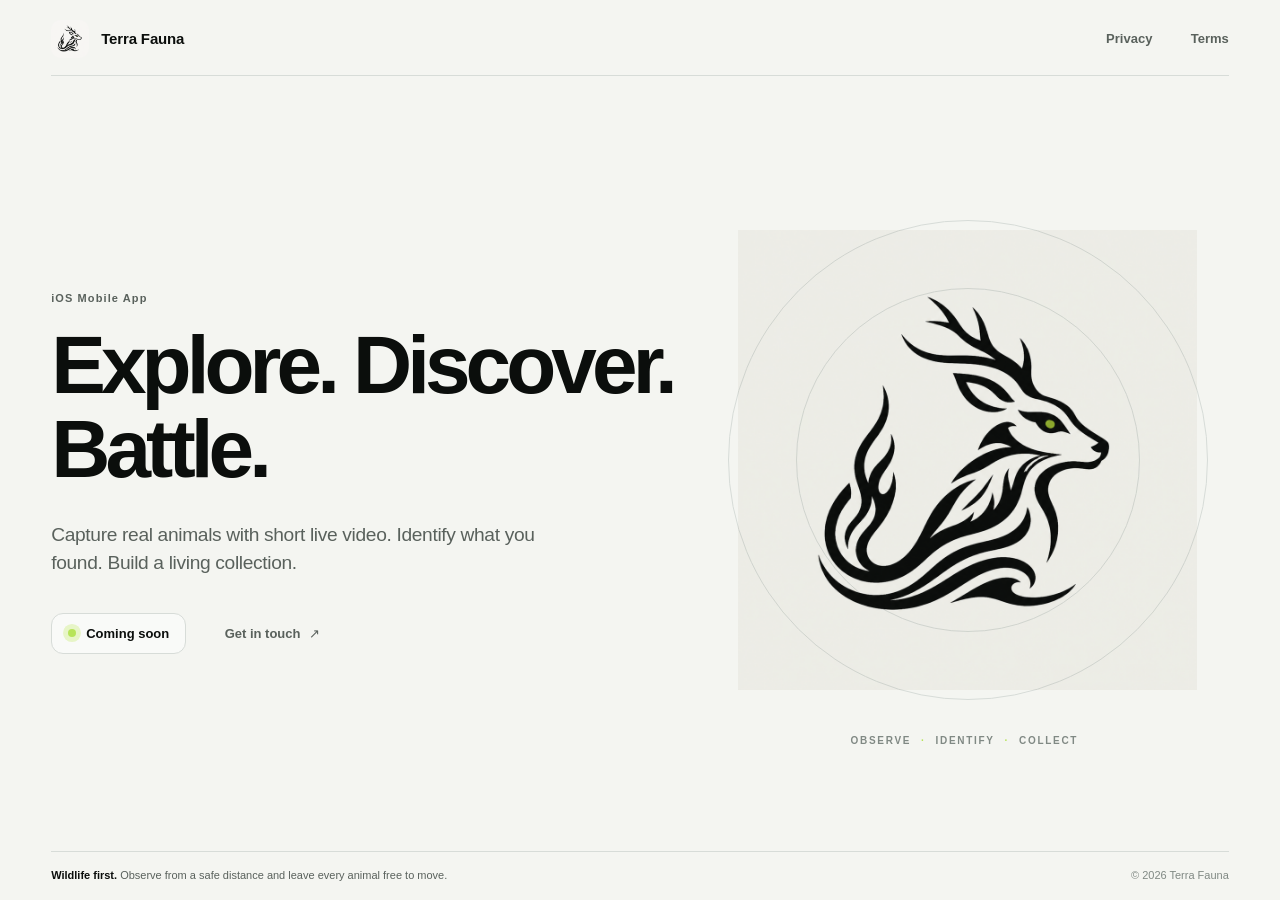
==== index.html @ 446eeb29 "asdf" ====
<!doctype html>
<html lang="en">
<head>
  <meta charset="utf-8">
  <meta name="viewport" content="width=device-width, initial-scale=1, viewport-fit=cover">
  <meta name="theme-color" content="#f4f5f1">
  <meta name="description" content="Terra Fauna is a wildlife discovery game for iPhone. Observe real animals, identify what you find, and build a living collection.">
  <meta property="og:title" content="Terra Fauna — Explore. Discover. Battle.">
  <meta property="og:description" content="A wildlife discovery game for iPhone. Coming soon.">
  <meta property="og:type" content="website">
  <meta property="og:url" content="https://terrafauna.app/">
  <meta property="og:image" content="https://terrafauna.app/assets/flowing-stag.png">
  <title>Terra Fauna — Explore. Discover. Battle.</title>
  <link rel="icon" type="image/png" href="assets/flowing-stag.png">
  <link rel="apple-touch-icon" href="assets/flowing-stag.png">
  <link rel="stylesheet" href="styles.css">
</head>
<body class="landing">
  <a class="skip-link" href="#main-content">Skip to content</a>

  <div class="landing-shell">
    <header class="landing-header">
      <a class="brand" href="./" aria-label="Terra Fauna home">
        <img src="assets/flowing-stag.png" alt="" width="44" height="44">
        <span>Terra Fauna</span>
      </a>

      <nav class="quiet-nav" aria-label="Legal">
        <a href="privacy/">Privacy</a>
        <a href="terms/">Terms</a>
      </nav>
    </header>

    <main class="hero" id="main-content">
      <section class="hero-copy" aria-labelledby="hero-title">
        <p class="eyebrow">iOS Mobile App</p>
        <h1 id="hero-title">
          <span class="hero-line">Explore. Discover.</span>
          <span class="hero-line">Battle.</span>
        </h1>
        <p class="hero-summary">Capture real animals with short live video. Identify what you found. Build a living collection.</p>

        <div class="hero-actions">
          <p class="coming-soon"><span aria-hidden="true"></span>Coming soon</p>
          <a class="text-link" href="mailto:support@terrafauna.app">Get in touch <span aria-hidden="true">↗</span></a>
        </div>
      </section>

      <figure class="hero-mark">
        <div class="mark-stage">
          <span class="orbit" aria-hidden="true"></span>
          <img src="assets/flowing-stag.png" alt="The Terra Fauna Flowing Stag mark" width="1024" height="1024">
        </div>
        <figcaption>Observe <span>·</span> Identify <span>·</span> Collect</figcaption>
      </figure>
    </main>

    <footer class="landing-footer">
      <p><span>Wildlife first.</span> Observe from a safe distance and leave every animal free to move.</p>
      <p class="copyright">© 2026 Terra Fauna</p>
    </footer>
  </div>
</body>
</html>
---- styles.css ----
:root {
  color-scheme: light;
  --canvas: #f4f5f1;
  --surface: #ffffff;
  --ink: #0b0e0c;
  --ink-secondary: #59615c;
  --ink-tertiary: #808984;
  --rule: #d7dcd8;
  --lichen: #b7e45a;
  --lichen-soft: #e7f5c7;
  --max-width: 1440px;
  --page-pad: clamp(20px, 4vw, 64px);
  --ease: cubic-bezier(.2, .75, .25, 1);
}

* {
  box-sizing: border-box;
}

html {
  background: var(--canvas);
  color: var(--ink);
  font-family: -apple-system, BlinkMacSystemFont, "SF Pro Text", "Helvetica Neue", Arial, sans-serif;
  -webkit-font-smoothing: antialiased;
  text-rendering: optimizeLegibility;
}

body {
  margin: 0;
  background: var(--canvas);
  color: var(--ink);
}

a {
  color: inherit;
}

img {
  display: block;
  max-width: 100%;
}

::selection {
  background: var(--lichen);
  color: var(--ink);
}

.skip-link {
  position: fixed;
  z-index: 100;
  top: 12px;
  left: 12px;
  padding: 10px 14px;
  border-radius: 10px;
  background: var(--ink);
  color: var(--canvas);
  font-size: 14px;
  text-decoration: none;
  transform: translateY(-180%);
  transition: transform 180ms ease;
}

.skip-link:focus {
  transform: translateY(0);
}

:focus-visible {
  outline: 3px solid var(--lichen);
  outline-offset: 4px;
}

/* Landing */

.landing {
  height: 100svh;
  min-height: 100svh;
  overflow: hidden;
}

.landing-shell {
  width: min(100%, var(--max-width));
  height: 100svh;
  min-height: 100svh;
  margin: 0 auto;
  padding: max(18px, env(safe-area-inset-top)) max(var(--page-pad), env(safe-area-inset-right)) max(16px, env(safe-area-inset-bottom)) max(var(--page-pad), env(safe-area-inset-left));
  display: grid;
  grid-template-rows: auto minmax(0, 1fr) auto;
}

.landing-header,
.legal-header {
  display: flex;
  align-items: center;
  justify-content: space-between;
}

.landing-header {
  min-height: 58px;
  padding-bottom: 16px;
  border-bottom: 1px solid var(--rule);
}

.brand {
  display: inline-flex;
  align-items: center;
  gap: 12px;
  color: var(--ink);
  font-size: 15px;
  font-weight: 650;
  letter-spacing: -.01em;
  text-decoration: none;
}

.brand img {
  width: 38px;
  height: 38px;
  object-fit: cover;
  border-radius: 9px;
}

.quiet-nav {
  display: flex;
  align-items: center;
  gap: clamp(20px, 3vw, 42px);
}

.quiet-nav a,
.text-link {
  color: var(--ink-secondary);
  font-size: 13px;
  font-weight: 560;
  text-decoration: none;
  transition: color 180ms ease;
}

.quiet-nav a:hover,
.text-link:hover {
  color: var(--ink);
}

.hero {
  min-height: 0;
  display: grid;
  grid-template-columns: minmax(0, 1.05fr) minmax(340px, .95fr);
  align-items: center;
  gap: clamp(24px, 5vw, 96px);
  padding: clamp(28px, 6vh, 76px) 0 clamp(22px, 4vh, 52px);
}

.hero-copy {
  align-self: center;
  max-width: 760px;
}

.eyebrow,
.legal-kicker {
  margin: 0 0 clamp(16px, 2.5vh, 28px);
  color: var(--ink-secondary);
  font-size: 11px;
  font-weight: 700;
  letter-spacing: .14em;
  line-height: 1.3;
  text-transform: uppercase;
}

.hero-copy .eyebrow {
  letter-spacing: .1em;
  text-transform: none;
}

.hero h1 {
  margin: 0;
  font-family: -apple-system, BlinkMacSystemFont, "SF Pro Display", "Helvetica Neue", Arial, sans-serif;
  font-size: clamp(54px, 6.4vw, 96px);
  font-weight: 560;
  letter-spacing: -.06em;
  line-height: .9;
}

.hero h1 .hero-line {
  display: block;
  white-space: nowrap;
}

.hero h1 .hero-line + .hero-line {
  margin-top: .12em;
}

.hero-summary {
  max-width: 520px;
  margin: clamp(24px, 4vh, 44px) 0 0;
  color: var(--ink-secondary);
  font-size: clamp(17px, 1.5vw, 22px);
  letter-spacing: -.018em;
  line-height: 1.45;
}

.hero-actions {
  display: flex;
  align-items: center;
  gap: clamp(24px, 3vw, 44px);
  margin-top: clamp(28px, 4vh, 48px);
}

.coming-soon {
  display: inline-flex;
  align-items: center;
  gap: 10px;
  margin: 0;
  padding: 12px 16px;
  border: 1px solid var(--rule);
  border-radius: 12px;
  background: rgba(255, 255, 255, .5);
  font-size: 13px;
  font-weight: 650;
}

.coming-soon span {
  width: 8px;
  height: 8px;
  border-radius: 50%;
  background: var(--lichen);
  box-shadow: 0 0 0 5px var(--lichen-soft);
}

.text-link span {
  display: inline-block;
  margin-left: 5px;
  transition: transform 180ms var(--ease);
}

.text-link:hover span {
  transform: translate(2px, -2px);
}

.hero-mark {
  width: min(100%, 610px);
  min-height: 0;
  margin: 0;
  justify-self: end;
}

.mark-stage {
  position: relative;
  width: min(100%, 58vh);
  max-height: 62vh;
  aspect-ratio: 1;
  margin-left: auto;
  display: grid;
  place-items: center;
}

.mark-stage::before,
.orbit {
  content: "";
  position: absolute;
  border: 1px solid var(--rule);
  border-radius: 50%;
  pointer-events: none;
}

.mark-stage::before {
  inset: 4%;
}

.orbit {
  inset: 17%;
}

.mark-stage img {
  position: relative;
  z-index: 1;
  width: 88%;
  height: 88%;
  object-fit: contain;
  mix-blend-mode: multiply;
}

.hero-mark figcaption {
  margin-top: 14px;
  color: var(--ink-tertiary);
  font-size: 10px;
  font-weight: 700;
  letter-spacing: .17em;
  text-align: center;
  text-transform: uppercase;
}

.hero-mark figcaption span {
  padding: 0 .55em;
  color: var(--lichen);
}

.landing-footer {
  display: flex;
  align-items: flex-end;
  justify-content: space-between;
  gap: 24px;
  padding-top: 16px;
  border-top: 1px solid var(--rule);
  color: var(--ink-secondary);
  font-size: 11px;
  line-height: 1.45;
}

.landing-footer p {
  margin: 0;
}

.landing-footer span {
  color: var(--ink);
  font-weight: 650;
}

.copyright {
  flex: none;
  color: var(--ink-tertiary);
}

/* Legal documents */

.legal-page {
  min-height: 100vh;
}

.legal-header {
  position: sticky;
  z-index: 20;
  top: 0;
  min-height: 76px;
  padding: 12px var(--page-pad);
  border-bottom: 1px solid var(--rule);
  background: rgba(244, 245, 241, .94);
  backdrop-filter: blur(18px);
  -webkit-backdrop-filter: blur(18px);
}

.legal-header .brand img {
  width: 36px;
  height: 36px;
}

.back-home {
  color: var(--ink-secondary);
  font-size: 13px;
  font-weight: 600;
  text-decoration: none;
}

.back-home:hover {
  color: var(--ink);
}

.legal-layout {
  width: min(100%, 1240px);
  margin: 0 auto;
  padding: clamp(56px, 9vw, 112px) var(--page-pad) 96px;
  display: grid;
  grid-template-columns: minmax(180px, 240px) minmax(0, 760px);
  gap: clamp(48px, 8vw, 112px);
  justify-content: center;
  align-items: start;
}

.legal-aside {
  position: sticky;
  top: 112px;
}

.legal-aside p {
  margin: 0 0 18px;
  color: var(--ink-tertiary);
  font-size: 11px;
  font-weight: 700;
  letter-spacing: .12em;
  text-transform: uppercase;
}

.legal-aside nav {
  display: grid;
  gap: 12px;
}

.legal-aside a {
  color: var(--ink-secondary);
  font-size: 13px;
  line-height: 1.35;
  text-decoration: none;
}

.legal-aside a:hover {
  color: var(--ink);
}

.legal-document {
  min-width: 0;
}

.legal-document > header {
  padding-bottom: clamp(40px, 6vw, 72px);
  border-bottom: 1px solid var(--rule);
}

.legal-document h1 {
  max-width: 680px;
  margin: 0;
  font-family: -apple-system, BlinkMacSystemFont, "SF Pro Display", "Helvetica Neue", Arial, sans-serif;
  font-size: clamp(48px, 7vw, 82px);
  font-weight: 560;
  letter-spacing: -.055em;
  line-height: .94;
}

.legal-intro {
  max-width: 660px;
  margin: 28px 0 0;
  color: var(--ink-secondary);
  font-size: 18px;
  line-height: 1.6;
}

.effective-date {
  margin: 22px 0 0;
  color: var(--ink-tertiary);
  font-size: 12px;
  font-variant-numeric: tabular-nums;
}

.legal-section {
  padding: clamp(38px, 5vw, 60px) 0;
  border-bottom: 1px solid var(--rule);
  scroll-margin-top: 108px;
}

.legal-section h2 {
  margin: 0 0 22px;
  font-family: -apple-system, BlinkMacSystemFont, "SF Pro Display", "Helvetica Neue", Arial, sans-serif;
  font-size: clamp(25px, 3vw, 34px);
  font-weight: 620;
  letter-spacing: -.032em;
  line-height: 1.08;
}

.legal-section h3 {
  margin: 32px 0 12px;
  font-size: 17px;
  font-weight: 650;
  letter-spacing: -.014em;
}

.legal-section p,
.legal-section li,
.data-list dd,
.data-list dt {
  font-size: 15px;
  line-height: 1.72;
}

.legal-section p {
  margin: 0 0 18px;
  color: var(--ink-secondary);
}

.legal-section p:last-child {
  margin-bottom: 0;
}

.legal-section ul,
.legal-section ol {
  margin: 18px 0;
  padding-left: 22px;
  color: var(--ink-secondary);
}

.legal-section li + li {
  margin-top: 10px;
}

.legal-section strong,
.data-list dt {
  color: var(--ink);
  font-weight: 650;
}

.legal-section a {
  text-decoration-color: var(--lichen);
  text-decoration-thickness: 2px;
  text-underline-offset: 3px;
}

.legal-section a:hover {
  text-decoration-color: var(--ink);
}

.summary-block {
  margin-top: 28px;
  padding: 24px 0 24px 22px;
  border-left: 3px solid var(--lichen);
}

.summary-block p {
  color: var(--ink);
  font-size: 16px;
}

.data-list {
  margin: 26px 0 0;
}

.data-list > div {
  display: grid;
  grid-template-columns: minmax(140px, .65fr) minmax(0, 1.35fr);
  gap: 24px;
  padding: 20px 0;
  border-top: 1px solid var(--rule);
}

.data-list dt,
.data-list dd {
  margin: 0;
}

.data-list dd {
  color: var(--ink-secondary);
}

.legal-footer {
  padding: 34px var(--page-pad) 42px;
  border-top: 1px solid var(--rule);
  display: flex;
  justify-content: space-between;
  gap: 24px;
  color: var(--ink-tertiary);
  font-size: 12px;
}

.legal-footer p {
  margin: 0;
}

.legal-footer a {
  color: var(--ink-secondary);
}

@media (max-width: 820px) {
  .hero {
    grid-template-columns: minmax(0, 1.1fr) minmax(240px, .9fr);
  }

  .hero h1 {
    font-size: clamp(46px, 6.2vw, 60px);
  }

  .legal-layout {
    grid-template-columns: minmax(0, 760px);
  }

  .legal-aside {
    position: static;
    padding-bottom: 28px;
    border-bottom: 1px solid var(--rule);
  }

  .legal-aside nav {
    display: flex;
    flex-wrap: wrap;
    gap: 12px 22px;
  }
}

@media (max-width: 640px) {
  .landing-shell {
    padding-left: max(20px, env(safe-area-inset-left));
    padding-right: max(20px, env(safe-area-inset-right));
  }

  .landing-header {
    min-height: 50px;
    padding-bottom: 10px;
  }

  .brand {
    gap: 8px;
    font-size: 14px;
  }

  .brand img {
    width: 32px;
    height: 32px;
    border-radius: 8px;
  }

  .quiet-nav {
    gap: 16px;
  }

  .quiet-nav a {
    font-size: 12px;
  }

  .hero {
    grid-template-columns: 1fr;
    grid-template-rows: auto minmax(0, 1fr);
    gap: 8px;
    padding: clamp(22px, 4.6vh, 42px) 0 12px;
  }

  .eyebrow {
    margin-bottom: 12px;
    font-size: 9px;
  }

  .hero h1 {
    font-size: clamp(40px, 11.7vw, 68px);
  }

  .hero-summary {
    max-width: 430px;
    margin-top: 18px;
    font-size: clamp(14px, 4vw, 17px);
    line-height: 1.4;
  }

  .hero-actions {
    margin-top: 20px;
  }

  .coming-soon {
    padding: 10px 12px;
    font-size: 12px;
  }

  .hero-mark {
    width: 100%;
    align-self: center;
    justify-self: center;
  }

  .mark-stage {
    width: min(100%, 34vh);
    max-height: 34vh;
    margin: 0 auto;
  }

  .hero-mark figcaption {
    margin-top: 5px;
    font-size: 8px;
  }

  .landing-footer {
    padding-top: 10px;
    font-size: 9px;
  }

  .landing-footer p:first-child {
    max-width: 300px;
  }

  .legal-header {
    min-height: 64px;
    padding-left: 20px;
    padding-right: 20px;
  }

  .legal-layout {
    padding: 48px 20px 72px;
  }

  .data-list > div {
    grid-template-columns: 1fr;
    gap: 6px;
  }

  .legal-footer {
    padding-left: 20px;
    padding-right: 20px;
    flex-direction: column;
  }
}

@media (max-height: 700px) and (min-width: 641px) {
  .landing-shell {
    padding-top: 12px;
    padding-bottom: 12px;
  }

  .landing-header {
    min-height: 48px;
    padding-bottom: 10px;
  }

  .hero {
    padding: 18px 0 12px;
  }

  .hero h1 {
    font-size: clamp(48px, 8.5vh, 72px);
  }

  .eyebrow {
    margin-bottom: 12px;
  }

  .hero-summary {
    margin-top: 18px;
    font-size: 17px;
  }

  .hero-actions {
    margin-top: 20px;
  }

  .mark-stage {
    width: min(100%, 50vh);
  }

  .landing-footer {
    padding-top: 10px;
  }
}

@media (max-width: 390px), (max-height: 610px) {
  .text-link,
  .hero-mark figcaption,
  .landing-footer p:first-child {
    display: none;
  }

  .hero-actions {
    margin-top: 14px;
  }

  .mark-stage {
    width: min(100%, 29vh);
  }
}

@media print {
  .legal-header,
  .legal-aside,
  .legal-footer,
  .skip-link {
    display: none;
  }

  .legal-layout {
    display: block;
    width: auto;
    padding: 0;
  }

  .legal-section {
    break-inside: avoid;
  }
}
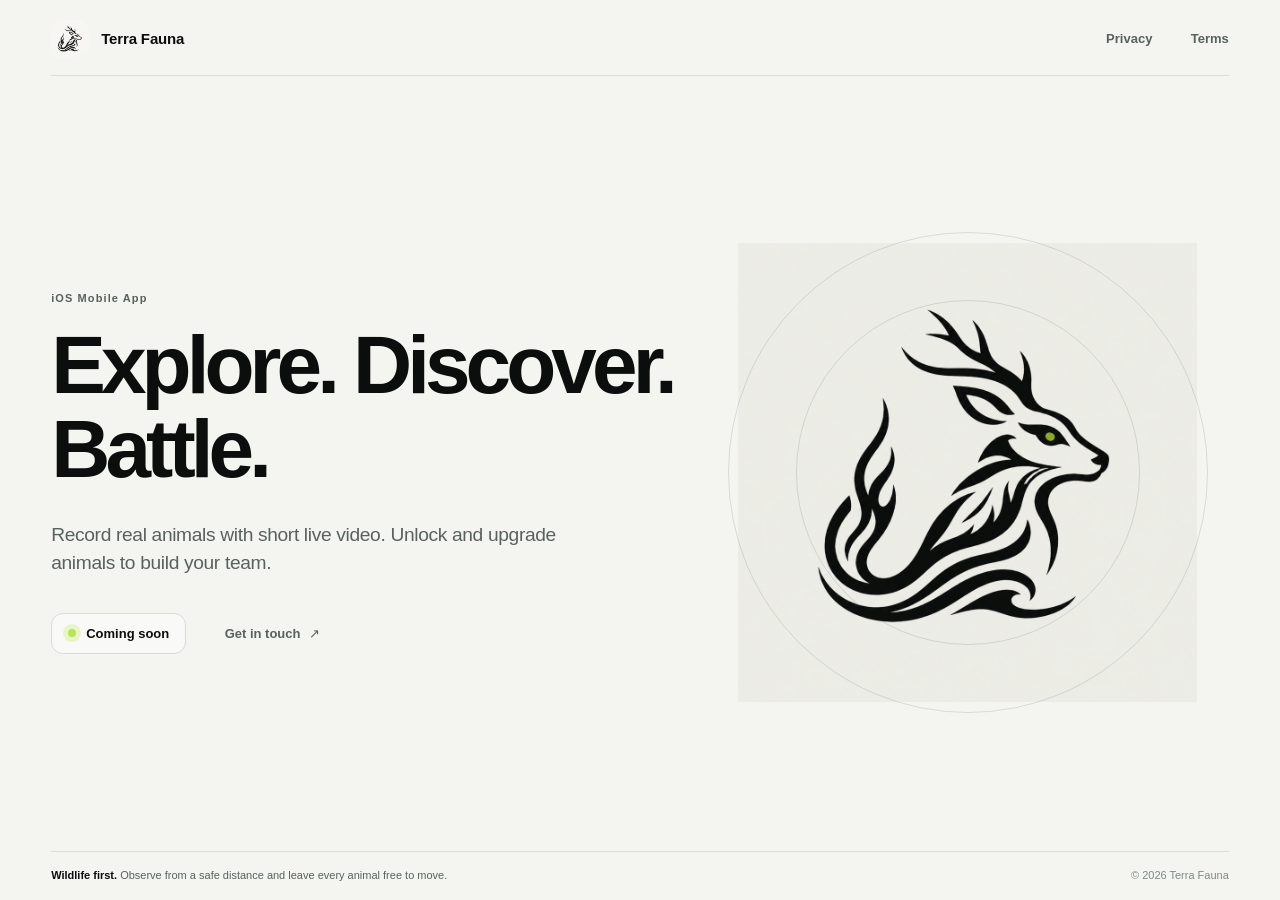
==== commit c3fdd0a7: "Merge site updates and finalize legal policies" ====
--- a/index.html
+++ b/index.html
@@ -10,7 +10,7 @@
   <meta property="og:type" content="website">
   <meta property="og:url" content="https://terrafauna.app/">
   <meta property="og:image" content="https://terrafauna.app/assets/flowing-stag.png">
-  <title>Terra Fauna — Explore. Discover. Battle.</title>
+  <title>Terra Fauna</title>
   <link rel="icon" type="image/png" href="assets/flowing-stag.png">
   <link rel="apple-touch-icon" href="assets/flowing-stag.png">
   <link rel="stylesheet" href="styles.css">
@@ -38,7 +38,7 @@
           <span class="hero-line">Explore. Discover.</span>
           <span class="hero-line">Battle.</span>
         </h1>
-        <p class="hero-summary">Capture real animals with short live video. Identify what you found. Build a living collection.</p>
+        <p class="hero-summary">Record real animals with short live video. Unlock and upgrade animals to build your team.</p>
 
         <div class="hero-actions">
           <p class="coming-soon"><span aria-hidden="true"></span>Coming soon</p>
@@ -51,7 +51,6 @@
           <span class="orbit" aria-hidden="true"></span>
           <img src="assets/flowing-stag.png" alt="The Terra Fauna Flowing Stag mark" width="1024" height="1024">
         </div>
-        <figcaption>Observe <span>·</span> Identify <span>·</span> Collect</figcaption>
       </figure>
     </main>
 
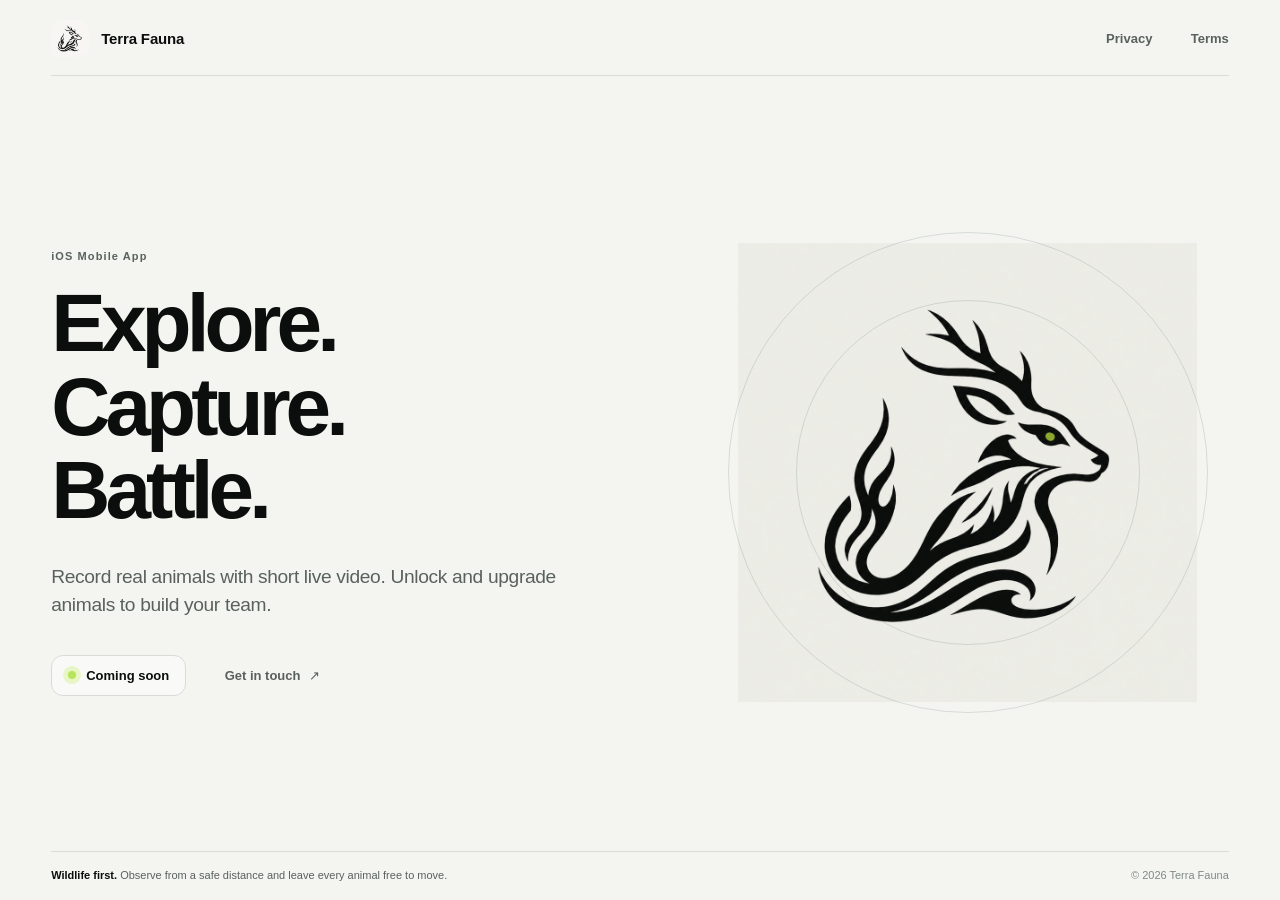
==== commit 980c6bc0: "Update index.html" ====
--- a/index.html
+++ b/index.html
@@ -35,7 +35,8 @@
       <section class="hero-copy" aria-labelledby="hero-title">
         <p class="eyebrow">iOS Mobile App</p>
         <h1 id="hero-title">
-          <span class="hero-line">Explore. Discover.</span>
+          <span class="hero-line">Explore.</span>
+          <span class="hero-line">Capture.</span>
           <span class="hero-line">Battle.</span>
         </h1>
         <p class="hero-summary">Record real animals with short live video. Unlock and upgrade animals to build your team.</p>
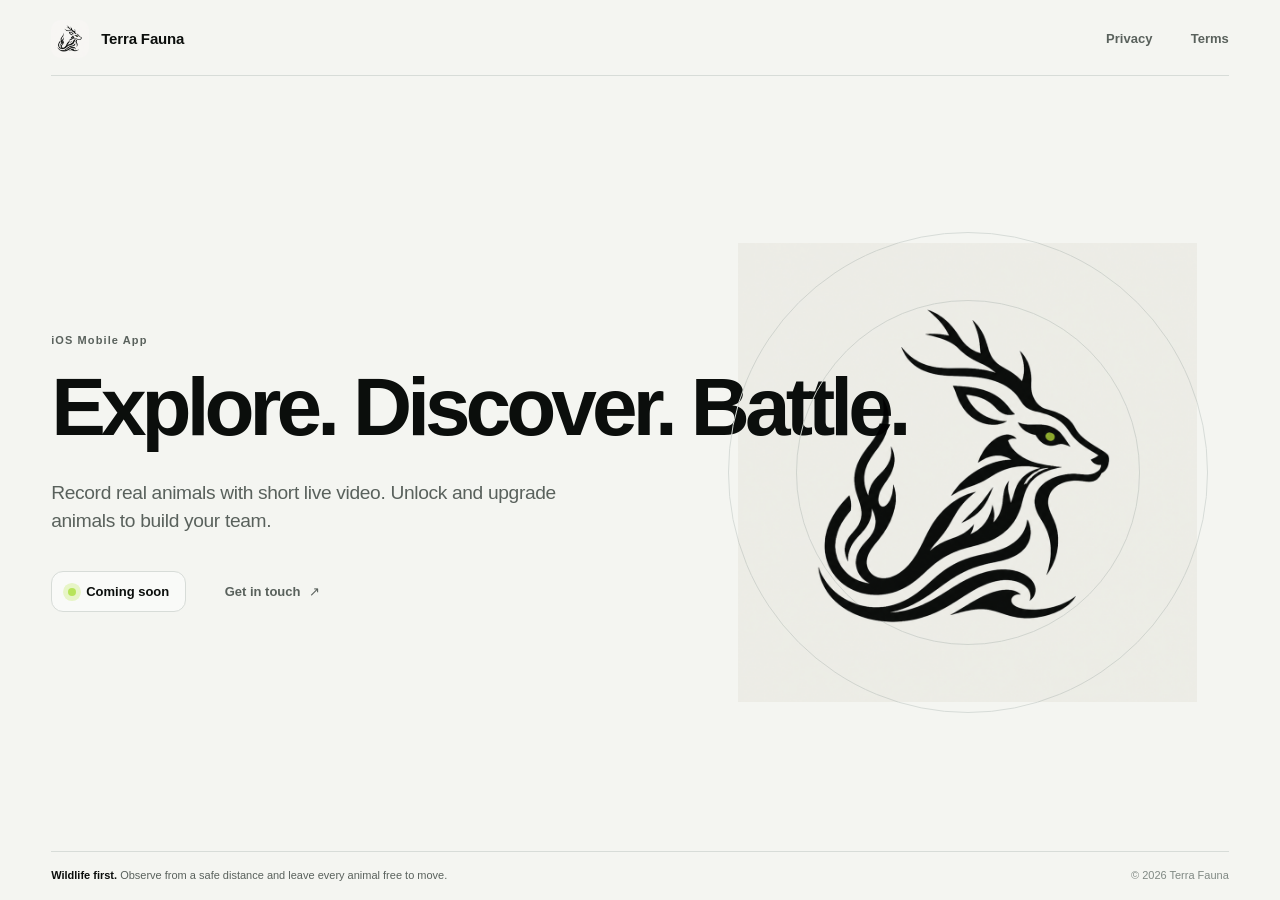
==== commit 6f5f56fc: "Update index.html" ====
--- a/index.html
+++ b/index.html
@@ -35,9 +35,7 @@
       <section class="hero-copy" aria-labelledby="hero-title">
         <p class="eyebrow">iOS Mobile App</p>
         <h1 id="hero-title">
-          <span class="hero-line">Explore.</span>
-          <span class="hero-line">Capture.</span>
-          <span class="hero-line">Battle.</span>
+          <span class="hero-line">Explore.  Discover.  Battle.</span>
         </h1>
         <p class="hero-summary">Record real animals with short live video. Unlock and upgrade animals to build your team.</p>
 
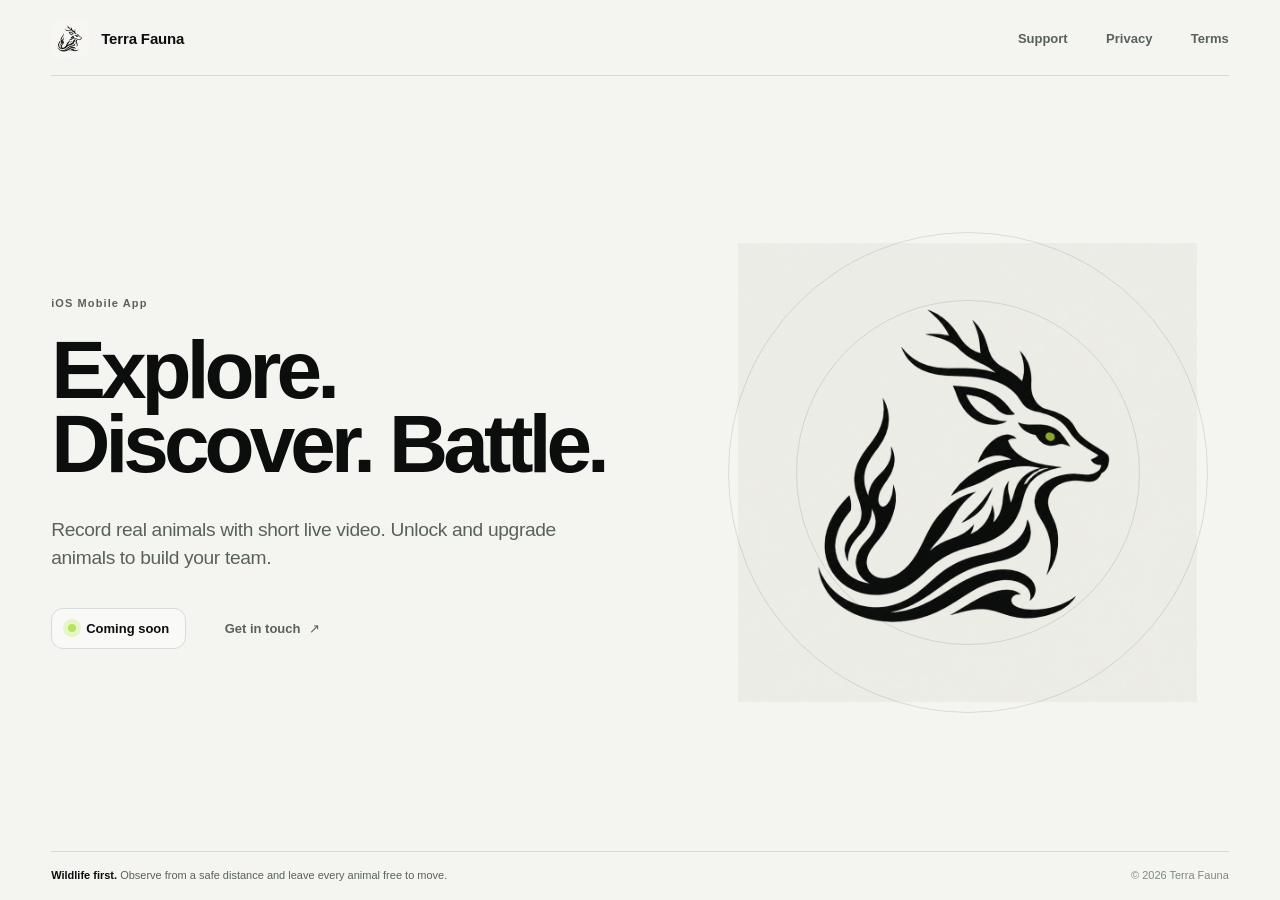
==== commit 2b20df49: "support page" ====
--- a/index.html
+++ b/index.html
@@ -25,7 +25,8 @@
         <span>Terra Fauna</span>
       </a>
 
-      <nav class="quiet-nav" aria-label="Legal">
+      <nav class="quiet-nav" aria-label="Site navigation">
+        <a href="support/">Support</a>
         <a href="privacy/">Privacy</a>
         <a href="terms/">Terms</a>
       </nav>
@@ -41,7 +42,7 @@
 
         <div class="hero-actions">
           <p class="coming-soon"><span aria-hidden="true"></span>Coming soon</p>
-          <a class="text-link" href="mailto:support@terrafauna.app">Get in touch <span aria-hidden="true">↗</span></a>
+          <a class="text-link" href="support/">Get in touch <span aria-hidden="true">↗</span></a>
         </div>
       </section>
 
--- a/styles.css
+++ b/styles.css
@@ -22,6 +22,7 @@
   color: var(--ink);
   font-family: -apple-system, BlinkMacSystemFont, "SF Pro Text", "Helvetica Neue", Arial, sans-serif;
   -webkit-font-smoothing: antialiased;
+  overflow-x: clip;
   text-rendering: optimizeLegibility;
 }
 
@@ -72,14 +73,12 @@
 /* Landing */
 
 .landing {
-  height: 100svh;
   min-height: 100svh;
-  overflow: hidden;
+  overflow-x: clip;
 }
 
 .landing-shell {
   width: min(100%, var(--max-width));
-  height: 100svh;
   min-height: 100svh;
   margin: 0 auto;
   padding: max(18px, env(safe-area-inset-top)) max(var(--page-pad), env(safe-area-inset-right)) max(16px, env(safe-area-inset-bottom)) max(var(--page-pad), env(safe-area-inset-left));
@@ -179,7 +178,7 @@
 
 .hero h1 .hero-line {
   display: block;
-  white-space: nowrap;
+  white-space: normal;
 }
 
 .hero h1 .hero-line + .hero-line {
@@ -317,6 +316,55 @@
   color: var(--ink-tertiary);
 }
 
+/* Support */
+
+.support-page {
+  min-height: 100svh;
+}
+
+.support-shell {
+  width: min(100%, var(--max-width));
+  min-height: 100svh;
+  margin: 0 auto;
+  padding: max(18px, env(safe-area-inset-top)) max(var(--page-pad), env(safe-area-inset-right)) max(16px, env(safe-area-inset-bottom)) max(var(--page-pad), env(safe-area-inset-left));
+  display: grid;
+  grid-template-rows: auto minmax(0, 1fr) auto;
+}
+
+.support-main {
+  display: grid;
+  align-content: center;
+  justify-items: start;
+  padding: clamp(56px, 10vh, 120px) 0;
+}
+
+.support-main h1 {
+  margin: 0;
+  font-family: -apple-system, BlinkMacSystemFont, "SF Pro Display", "Helvetica Neue", Arial, sans-serif;
+  font-size: clamp(56px, 8vw, 104px);
+  font-weight: 560;
+  letter-spacing: -.06em;
+  line-height: .92;
+}
+
+.support-email {
+  display: inline-block;
+  margin-top: clamp(30px, 5vh, 52px);
+  color: var(--ink-secondary);
+  font-size: clamp(18px, 2vw, 24px);
+  font-weight: 560;
+  letter-spacing: -.02em;
+  text-decoration-color: var(--lichen);
+  text-decoration-thickness: 3px;
+  text-underline-offset: 7px;
+  transition: color 180ms ease, text-decoration-color 180ms ease;
+}
+
+.support-email:hover {
+  color: var(--ink);
+  text-decoration-color: var(--ink);
+}
+
 /* Legal documents */
 
 .legal-page {
@@ -552,7 +600,7 @@
   }
 
   .legal-layout {
-    grid-template-columns: minmax(0, 760px);
+    grid-template-columns: minmax(0, 1fr);
   }
 
   .legal-aside {
@@ -563,13 +611,16 @@
 
   .legal-aside nav {
     display: flex;
-    flex-wrap: wrap;
-    gap: 12px 22px;
+    flex-wrap: nowrap;
+    gap: 10px;
+    width: max-content;
   }
 }
 
 @media (max-width: 640px) {
   .landing-shell {
+    height: auto;
+    min-height: 100svh;
     padding-left: max(20px, env(safe-area-inset-left));
     padding-right: max(20px, env(safe-area-inset-right));
   }
@@ -600,9 +651,14 @@
 
   .hero {
     grid-template-columns: 1fr;
-    grid-template-rows: auto minmax(0, 1fr);
-    gap: 8px;
-    padding: clamp(22px, 4.6vh, 42px) 0 12px;
+    grid-template-rows: auto auto;
+    align-content: center;
+    gap: clamp(28px, 5vh, 48px);
+    padding: clamp(28px, 4.5vh, 44px) 0;
+  }
+
+  .hero-copy {
+    min-width: 0;
   }
 
   .eyebrow {
@@ -611,7 +667,8 @@
   }
 
   .hero h1 {
-    font-size: clamp(40px, 11.7vw, 68px);
+    font-size: clamp(36px, 11vw, 48px);
+    line-height: .92;
   }
 
   .hero-summary {
@@ -622,6 +679,8 @@
   }
 
   .hero-actions {
+    flex-wrap: wrap;
+    gap: 18px 26px;
     margin-top: 20px;
   }
 
@@ -637,8 +696,8 @@
   }
 
   .mark-stage {
-    width: min(100%, 34vh);
-    max-height: 34vh;
+    width: min(78vw, 320px);
+    max-height: none;
     margin: 0 auto;
   }
 
@@ -648,8 +707,11 @@
   }
 
   .landing-footer {
-    padding-top: 10px;
-    font-size: 9px;
+    align-items: flex-start;
+    flex-direction: column;
+    gap: 8px;
+    padding-top: 12px;
+    font-size: 10px;
   }
 
   .landing-footer p:first-child {
@@ -663,7 +725,55 @@
   }
 
   .legal-layout {
-    padding: 48px 20px 72px;
+    padding: 36px 20px 64px;
+  }
+
+  .legal-aside {
+    margin-right: -20px;
+    margin-left: -20px;
+    padding: 0 20px 22px;
+    overflow-x: auto;
+    overscroll-behavior-inline: contain;
+    scrollbar-width: none;
+    -webkit-overflow-scrolling: touch;
+  }
+
+  .legal-aside::-webkit-scrollbar {
+    display: none;
+  }
+
+  .legal-aside p {
+    margin-bottom: 10px;
+  }
+
+  .legal-aside a {
+    display: inline-flex;
+    min-height: 36px;
+    align-items: center;
+    padding: 8px 11px;
+    border: 1px solid var(--rule);
+    border-radius: 999px;
+    background: rgba(255, 255, 255, .46);
+    white-space: nowrap;
+  }
+
+  .legal-document h1 {
+    font-size: clamp(40px, 12vw, 54px);
+    overflow-wrap: break-word;
+  }
+
+  .legal-intro {
+    margin-top: 22px;
+    font-size: 17px;
+    line-height: 1.55;
+  }
+
+  .legal-section {
+    padding: 36px 0;
+  }
+
+  .legal-section h2 {
+    font-size: clamp(25px, 7.2vw, 30px);
   }
 
   .data-list > div {
@@ -678,6 +788,27 @@
   }
 }
 
+@media (max-width: 640px) and (max-height: 760px) {
+  .hero {
+    gap: 24px;
+    padding: 24px 0;
+  }
+
+  .mark-stage {
+    width: min(66vw, 250px);
+  }
+}
+
+@media (max-width: 350px) {
+  .hero h1 .hero-line {
+    white-space: normal;
+  }
+
+  .quiet-nav {
+    gap: 12px;
+  }
+}
+
 @media (max-height: 700px) and (min-width: 641px) {
   .landing-shell {
     padding-top: 12px;
@@ -719,19 +850,13 @@
   }
 }
 
-@media (max-width: 390px), (max-height: 610px) {
-  .text-link,
-  .hero-mark figcaption,
-  .landing-footer p:first-child {
+@media (max-width: 390px) {
+  .hero-mark figcaption {
     display: none;
   }
 
   .hero-actions {
-    margin-top: 14px;
-  }
-
-  .mark-stage {
-    width: min(100%, 29vh);
+    margin-top: 18px;
   }
 }
 
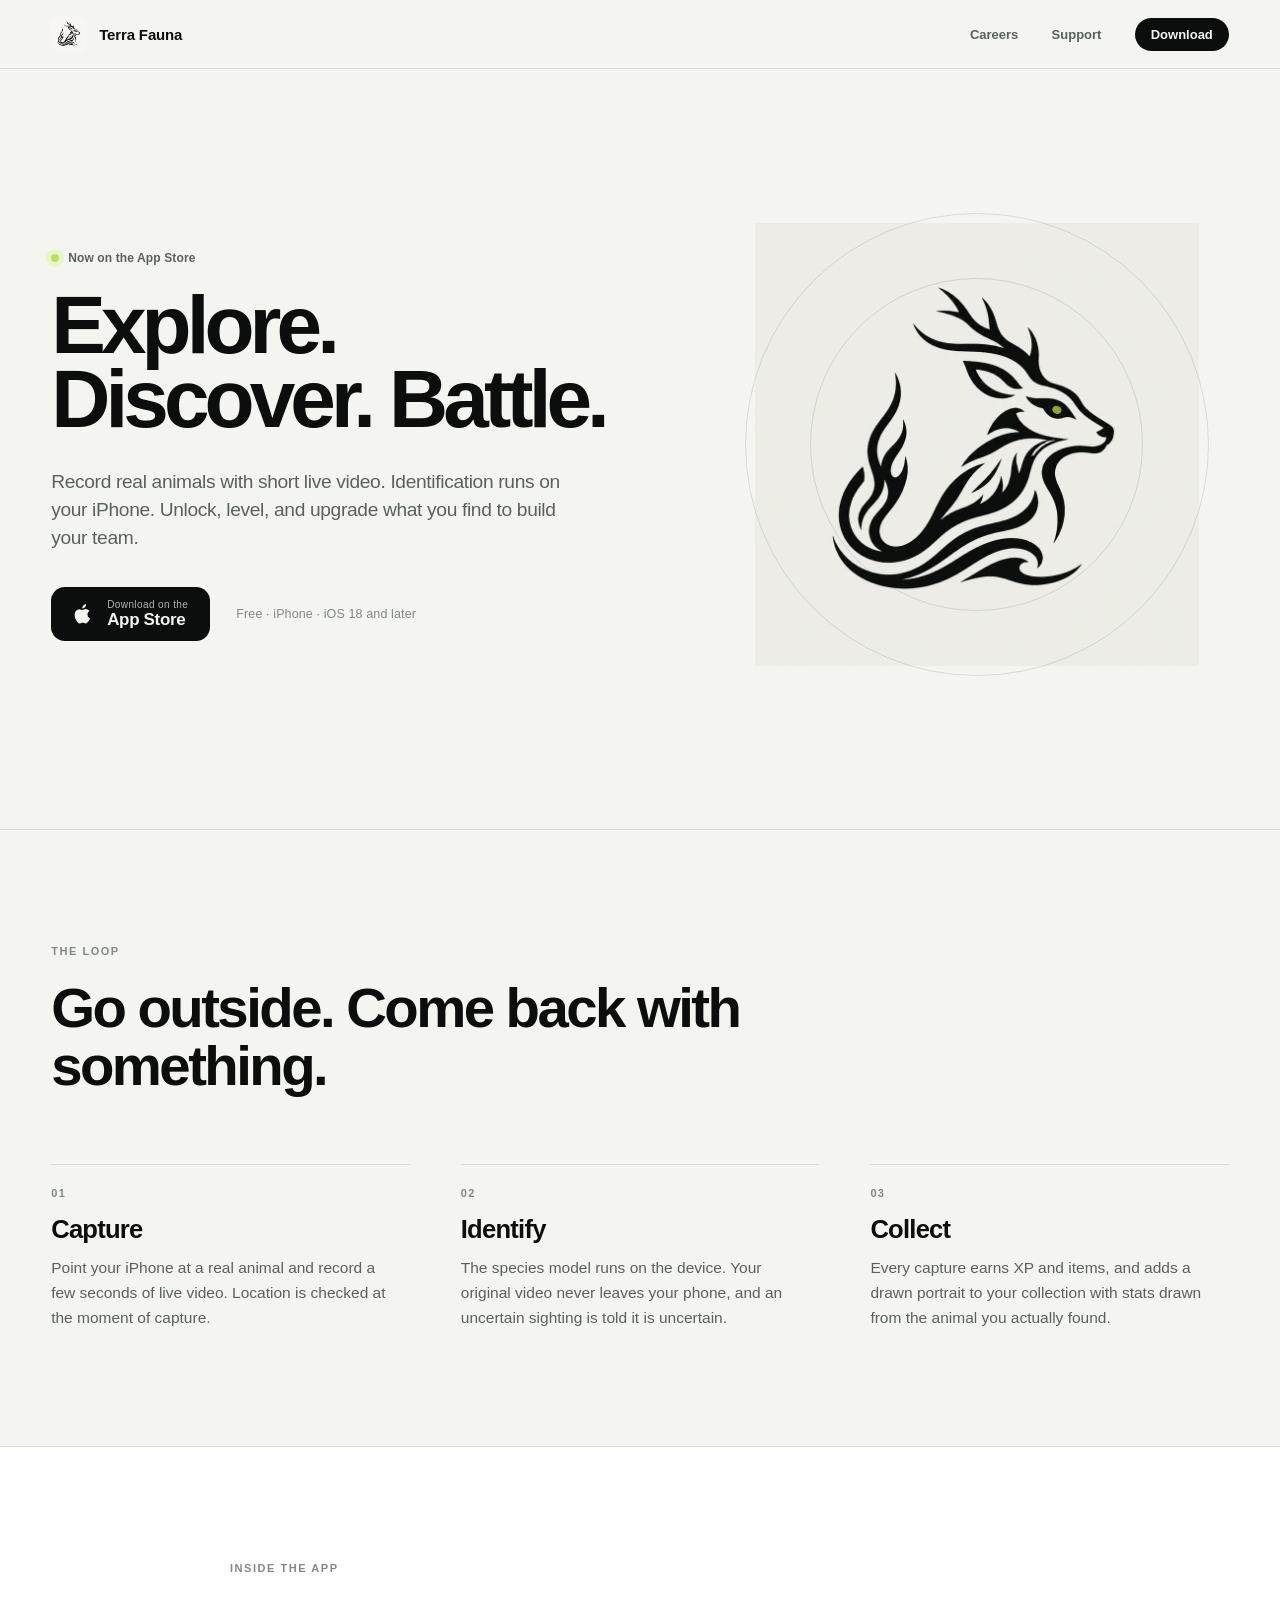
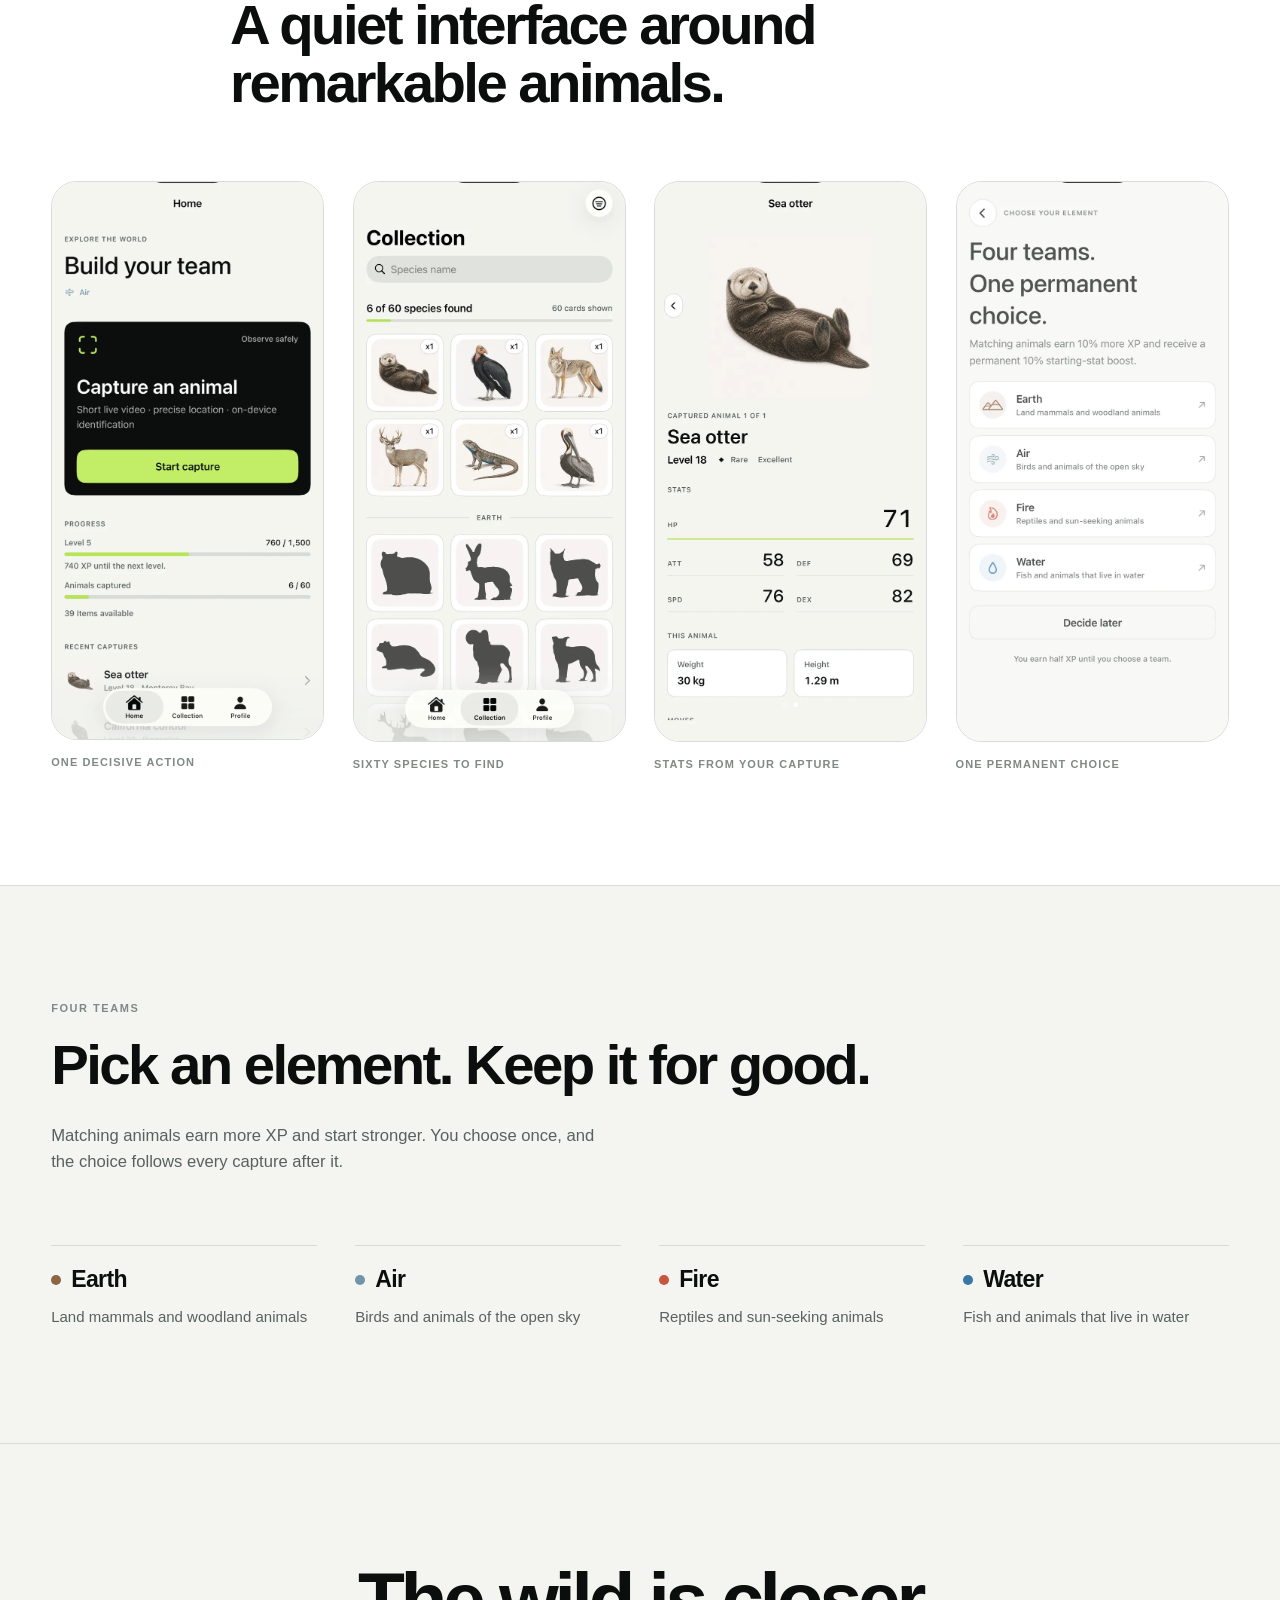
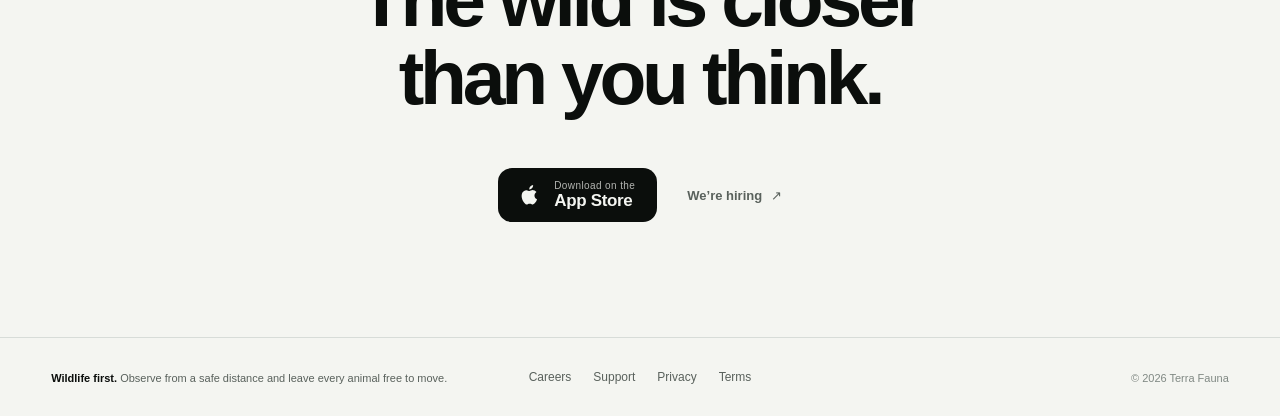
==== commit b312bc27: "launched:" ====
--- a/index.html
+++ b/index.html
@@ -4,12 +4,13 @@
   <meta charset="utf-8">
   <meta name="viewport" content="width=device-width, initial-scale=1, viewport-fit=cover">
   <meta name="theme-color" content="#f4f5f1">
-  <meta name="description" content="Terra Fauna is a wildlife discovery game for iPhone. Observe real animals, identify what you find, and build a living collection.">
+  <meta name="description" content="Terra Fauna is a wildlife discovery game for iPhone. Record real animals with short live video, identify them on device, and build a living collection. Now on the App Store.">
   <meta property="og:title" content="Terra Fauna — Explore. Discover. Battle.">
-  <meta property="og:description" content="A wildlife discovery game for iPhone. Coming soon.">
+  <meta property="og:description" content="A wildlife discovery game for iPhone. Now on the App Store.">
   <meta property="og:type" content="website">
   <meta property="og:url" content="https://terrafauna.app/">
   <meta property="og:image" content="https://terrafauna.app/assets/flowing-stag.png">
+  <meta name="twitter:card" content="summary_large_image">
   <title>Terra Fauna</title>
   <link rel="icon" type="image/png" href="assets/flowing-stag.png">
   <link rel="apple-touch-icon" href="assets/flowing-stag.png">
@@ -18,46 +19,152 @@
 <body class="landing">
   <a class="skip-link" href="#main-content">Skip to content</a>
 
-  <div class="landing-shell">
-    <header class="landing-header">
+  <header class="site-header">
+    <div class="site-header-inner">
       <a class="brand" href="./" aria-label="Terra Fauna home">
         <img src="assets/flowing-stag.png" alt="" width="44" height="44">
         <span>Terra Fauna</span>
       </a>
 
       <nav class="quiet-nav" aria-label="Site navigation">
+        <a href="careers/">Careers</a>
+        <a href="support/">Support</a>
+        <a class="nav-cta" href="https://apps.apple.com/us/app/terra-fauna-explore-the-wild/id6798435401">Download</a>
+      </nav>
+    </div>
+  </header>
+
+  <main id="main-content">
+    <section class="hero" aria-labelledby="hero-title">
+      <div class="hero-copy">
+        <p class="eyebrow"><span class="live-dot" aria-hidden="true"></span>Now on the App Store</p>
+        <h1 id="hero-title"><span class="hero-line">Explore.  Discover.  Battle.</span></h1>
+        <p class="hero-summary">Record real animals with short live video. Identification runs on your iPhone. Unlock, level, and upgrade what you find to build your team.</p>
+
+        <div class="hero-actions">
+          <a class="app-store-button" href="https://apps.apple.com/us/app/terra-fauna-explore-the-wild/id6798435401">
+            <svg viewBox="0 0 24 24" aria-hidden="true" focusable="false"><path fill="currentColor" d="M17.05 12.54c-.02-2.2 1.8-3.26 1.88-3.31-1.02-1.5-2.61-1.71-3.18-1.73-1.35-.14-2.64.8-3.33.8-.69 0-1.75-.78-2.87-.76-1.48.02-2.84.86-3.6 2.18-1.54 2.67-.39 6.62 1.1 8.79.73 1.06 1.6 2.25 2.75 2.21 1.1-.05 1.52-.71 2.86-.71 1.33 0 1.71.71 2.87.69 1.19-.02 1.94-1.08 2.66-2.15.84-1.23 1.19-2.42 1.21-2.48-.03-.01-2.32-.89-2.35-3.53zM14.87 5.6c.61-.74 1.02-1.77.91-2.8-.88.04-1.94.59-2.57 1.32-.56.65-1.05 1.7-.92 2.7.98.08 1.98-.5 2.58-1.22z"/></svg>
+            <span>
+              <small>Download on the</small>
+              <strong>App Store</strong>
+            </span>
+          </a>
+          <p class="hero-meta">Free · iPhone · iOS 18 and later</p>
+        </div>
+      </div>
+
+      <figure class="hero-mark">
+        <div class="mark-stage">
+          <span class="orbit" aria-hidden="true"></span>
+          <img src="assets/flowing-stag.webp" alt="The Terra Fauna Flowing Stag mark" width="900" height="900">
+        </div>
+      </figure>
+    </section>
+
+    <section class="section loop-section" aria-labelledby="loop-title">
+      <div class="section-head">
+        <p class="section-kicker">The loop</p>
+        <h2 id="loop-title">Go outside. Come back with something.</h2>
+      </div>
+
+      <ol class="loop-list">
+        <li>
+          <span class="loop-index">01</span>
+          <h3>Capture</h3>
+          <p>Point your iPhone at a real animal and record a few seconds of live video. Location is checked at the moment of capture.</p>
+        </li>
+        <li>
+          <span class="loop-index">02</span>
+          <h3>Identify</h3>
+          <p>The species model runs on the device. Your original video never leaves your phone, and an uncertain sighting is told it is uncertain.</p>
+        </li>
+        <li>
+          <span class="loop-index">03</span>
+          <h3>Collect</h3>
+          <p>Every capture earns XP and items, and adds a drawn portrait to your collection with stats drawn from the animal you actually found.</p>
+        </li>
+      </ol>
+    </section>
+
+    <section class="section screens-section" aria-labelledby="screens-title">
+      <div class="section-head">
+        <p class="section-kicker">Inside the app</p>
+        <h2 id="screens-title">A quiet interface around remarkable animals.</h2>
+      </div>
+
+      <div class="screens" role="list">
+        <figure role="listitem">
+          <img src="assets/screen-home.webp" alt="Terra Fauna home screen showing capture, level progress, and recent captures" width="720" height="1477" loading="lazy" decoding="async">
+          <figcaption>One decisive action</figcaption>
+        </figure>
+        <figure role="listitem">
+          <img src="assets/screen-collection.webp" alt="Terra Fauna collection screen with found species and locked silhouettes" width="720" height="1483" loading="lazy" decoding="async">
+          <figcaption>Sixty species to find</figcaption>
+        </figure>
+        <figure role="listitem">
+          <img src="assets/screen-animal.webp" alt="Terra Fauna animal detail screen for a sea otter with stats" width="720" height="1483" loading="lazy" decoding="async">
+          <figcaption>Stats from your capture</figcaption>
+        </figure>
+        <figure role="listitem">
+          <img src="assets/screen-teams.webp" alt="Terra Fauna team selection screen with Earth, Air, Fire, and Water" width="720" height="1483" loading="lazy" decoding="async">
+          <figcaption>One permanent choice</figcaption>
+        </figure>
+      </div>
+    </section>
+
+    <section class="section teams-section" aria-labelledby="teams-title">
+      <div class="section-head">
+        <p class="section-kicker">Four teams</p>
+        <h2 id="teams-title">Pick an element. Keep it for good.</h2>
+        <p class="section-lede">Matching animals earn more XP and start stronger. You choose once, and the choice follows every capture after it.</p>
+      </div>
+
+      <dl class="team-grid">
+        <div class="team" style="--team: #8a6645">
+          <dt><span class="team-dot" aria-hidden="true"></span>Earth</dt>
+          <dd>Land mammals and woodland animals</dd>
+        </div>
+        <div class="team" style="--team: #7194a8">
+          <dt><span class="team-dot" aria-hidden="true"></span>Air</dt>
+          <dd>Birds and animals of the open sky</dd>
+        </div>
+        <div class="team" style="--team: #c6563e">
+          <dt><span class="team-dot" aria-hidden="true"></span>Fire</dt>
+          <dd>Reptiles and sun-seeking animals</dd>
+        </div>
+        <div class="team" style="--team: #3977a8">
+          <dt><span class="team-dot" aria-hidden="true"></span>Water</dt>
+          <dd>Fish and animals that live in water</dd>
+        </div>
+      </dl>
+    </section>
+
+    <section class="section closing" aria-labelledby="closing-title">
+      <h2 id="closing-title">The wild is closer than you think.</h2>
+      <div class="closing-actions">
+        <a class="app-store-button" href="https://apps.apple.com/us/app/terra-fauna-explore-the-wild/id6798435401">
+          <svg viewBox="0 0 24 24" aria-hidden="true" focusable="false"><path fill="currentColor" d="M17.05 12.54c-.02-2.2 1.8-3.26 1.88-3.31-1.02-1.5-2.61-1.71-3.18-1.73-1.35-.14-2.64.8-3.33.8-.69 0-1.75-.78-2.87-.76-1.48.02-2.84.86-3.6 2.18-1.54 2.67-.39 6.62 1.1 8.79.73 1.06 1.6 2.25 2.75 2.21 1.1-.05 1.52-.71 2.86-.71 1.33 0 1.71.71 2.87.69 1.19-.02 1.94-1.08 2.66-2.15.84-1.23 1.19-2.42 1.21-2.48-.03-.01-2.32-.89-2.35-3.53zM14.87 5.6c.61-.74 1.02-1.77.91-2.8-.88.04-1.94.59-2.57 1.32-.56.65-1.05 1.7-.92 2.7.98.08 1.98-.5 2.58-1.22z"/></svg>
+          <span>
+            <small>Download on the</small>
+            <strong>App Store</strong>
+          </span>
+        </a>
+        <a class="text-link" href="careers/">We’re hiring <span aria-hidden="true">↗</span></a>
+      </div>
+    </section>
+  </main>
+
+  <footer class="site-footer">
+    <div class="site-footer-inner">
+      <p class="footer-ethos"><span>Wildlife first.</span> Observe from a safe distance and leave every animal free to move.</p>
+      <nav class="footer-nav" aria-label="Footer">
+        <a href="careers/">Careers</a>
         <a href="support/">Support</a>
         <a href="privacy/">Privacy</a>
         <a href="terms/">Terms</a>
       </nav>
-    </header>
-
-    <main class="hero" id="main-content">
-      <section class="hero-copy" aria-labelledby="hero-title">
-        <p class="eyebrow">iOS Mobile App</p>
-        <h1 id="hero-title">
-          <span class="hero-line">Explore.  Discover.  Battle.</span>
-        </h1>
-        <p class="hero-summary">Record real animals with short live video. Unlock and upgrade animals to build your team.</p>
-
-        <div class="hero-actions">
-          <p class="coming-soon"><span aria-hidden="true"></span>Coming soon</p>
-          <a class="text-link" href="support/">Get in touch <span aria-hidden="true">↗</span></a>
-        </div>
-      </section>
-
-      <figure class="hero-mark">
-        <div class="mark-stage">
-          <span class="orbit" aria-hidden="true"></span>
-          <img src="assets/flowing-stag.png" alt="The Terra Fauna Flowing Stag mark" width="1024" height="1024">
-        </div>
-      </figure>
-    </main>
-
-    <footer class="landing-footer">
-      <p><span>Wildlife first.</span> Observe from a safe distance and leave every animal free to move.</p>
       <p class="copyright">© 2026 Terra Fauna</p>
-    </footer>
-  </div>
+    </div>
+  </footer>
 </body>
 </html>
--- a/styles.css
+++ b/styles.css
@@ -10,6 +10,8 @@
   --lichen-soft: #e7f5c7;
   --max-width: 1440px;
   --page-pad: clamp(20px, 4vw, 64px);
+  --section-pad: clamp(64px, 9vw, 132px);
+  --display: -apple-system, BlinkMacSystemFont, "SF Pro Display", "Helvetica Neue", Arial, sans-serif;
   --ease: cubic-bezier(.2, .75, .25, 1);
 }
 
@@ -23,6 +25,7 @@
   font-family: -apple-system, BlinkMacSystemFont, "SF Pro Text", "Helvetica Neue", Arial, sans-serif;
   -webkit-font-smoothing: antialiased;
   overflow-x: clip;
+  scroll-behavior: smooth;
   text-rendering: optimizeLegibility;
 }
 
@@ -70,33 +73,45 @@
   outline-offset: 4px;
 }
 
-/* Landing */
-
-.landing {
-  min-height: 100svh;
-  overflow-x: clip;
-}
-
-.landing-shell {
+@media (prefers-reduced-motion: reduce) {
+  html {
+    scroll-behavior: auto;
+  }
+
+  * {
+    animation-duration: .01ms !important;
+    transition-duration: .01ms !important;
+  }
+}
+
+/* Shared shell */
+
+.site-header {
+  position: sticky;
+  z-index: 30;
+  top: 0;
+  background: rgba(244, 245, 241, .88);
+  backdrop-filter: blur(18px);
+  -webkit-backdrop-filter: blur(18px);
+  border-bottom: 1px solid var(--rule);
+}
+
+.site-header-inner,
+.site-footer-inner {
   width: min(100%, var(--max-width));
-  min-height: 100svh;
   margin: 0 auto;
-  padding: max(18px, env(safe-area-inset-top)) max(var(--page-pad), env(safe-area-inset-right)) max(16px, env(safe-area-inset-bottom)) max(var(--page-pad), env(safe-area-inset-left));
-  display: grid;
-  grid-template-rows: auto minmax(0, 1fr) auto;
-}
-
-.landing-header,
-.legal-header {
+  padding-right: max(var(--page-pad), env(safe-area-inset-right));
+  padding-left: max(var(--page-pad), env(safe-area-inset-left));
+}
+
+.site-header-inner {
+  min-height: 68px;
   display: flex;
   align-items: center;
   justify-content: space-between;
-}
-
-.landing-header {
-  min-height: 58px;
-  padding-bottom: 16px;
-  border-bottom: 1px solid var(--rule);
+  gap: 20px;
+  padding-top: 12px;
+  padding-bottom: 12px;
 }
 
 .brand {
@@ -111,8 +126,8 @@
 }
 
 .brand img {
-  width: 38px;
-  height: 38px;
+  width: 36px;
+  height: 36px;
   object-fit: cover;
   border-radius: 9px;
 }
@@ -120,11 +135,12 @@
 .quiet-nav {
   display: flex;
   align-items: center;
-  gap: clamp(20px, 3vw, 42px);
+  gap: clamp(18px, 2.6vw, 34px);
 }
 
 .quiet-nav a,
-.text-link {
+.text-link,
+.back-home {
   color: var(--ink-secondary);
   font-size: 13px;
   font-weight: 560;
@@ -133,88 +149,198 @@
 }
 
 .quiet-nav a:hover,
-.text-link:hover {
-  color: var(--ink);
-}
-
-.hero {
-  min-height: 0;
+.text-link:hover,
+.back-home:hover {
+  color: var(--ink);
+}
+
+.nav-cta {
+  padding: 9px 16px;
+  border-radius: 999px;
+  background: var(--ink);
+  color: var(--canvas) !important;
+  transition: opacity 180ms ease;
+}
+
+.nav-cta:hover {
+  opacity: .82;
+}
+
+.text-link span {
+  display: inline-block;
+  margin-left: 5px;
+  transition: transform 180ms var(--ease);
+}
+
+.text-link:hover span {
+  transform: translate(2px, -2px);
+}
+
+.app-store-button {
+  display: inline-flex;
+  align-items: center;
+  gap: 12px;
+  padding: 12px 22px 12px 18px;
+  border-radius: 14px;
+  background: var(--ink);
+  color: var(--canvas);
+  text-decoration: none;
+  transition: transform 200ms var(--ease), opacity 200ms ease;
+}
+
+.app-store-button:hover {
+  transform: translateY(-2px);
+  opacity: .9;
+}
+
+.app-store-button svg {
+  width: 26px;
+  height: 26px;
+  flex: none;
+}
+
+.app-store-button span {
   display: grid;
-  grid-template-columns: minmax(0, 1.05fr) minmax(340px, .95fr);
-  align-items: center;
-  gap: clamp(24px, 5vw, 96px);
-  padding: clamp(28px, 6vh, 76px) 0 clamp(22px, 4vh, 52px);
-}
-
-.hero-copy {
-  align-self: center;
-  max-width: 760px;
-}
-
-.eyebrow,
-.legal-kicker {
-  margin: 0 0 clamp(16px, 2.5vh, 28px);
-  color: var(--ink-secondary);
+  gap: 1px;
+  text-align: left;
+}
+
+.app-store-button small {
+  font-size: 10px;
+  font-weight: 500;
+  letter-spacing: .04em;
+  opacity: .72;
+}
+
+.app-store-button strong {
+  font-size: 17px;
+  font-weight: 620;
+  letter-spacing: -.02em;
+  line-height: 1.05;
+}
+
+.section {
+  width: min(100%, var(--max-width));
+  margin: 0 auto;
+  padding: var(--section-pad) max(var(--page-pad), env(safe-area-inset-right)) var(--section-pad) max(var(--page-pad), env(safe-area-inset-left));
+  border-top: 1px solid var(--rule);
+}
+
+.section-head {
+  max-width: 820px;
+  margin-bottom: clamp(40px, 5.5vw, 76px);
+}
+
+.section-kicker {
+  margin: 0 0 clamp(14px, 2vw, 22px);
+  color: var(--ink-tertiary);
   font-size: 11px;
   font-weight: 700;
   letter-spacing: .14em;
-  line-height: 1.3;
   text-transform: uppercase;
 }
 
-.hero-copy .eyebrow {
-  letter-spacing: .1em;
-  text-transform: none;
-}
-
-.hero h1 {
-  margin: 0;
-  font-family: -apple-system, BlinkMacSystemFont, "SF Pro Display", "Helvetica Neue", Arial, sans-serif;
-  font-size: clamp(54px, 6.4vw, 96px);
+.section h2 {
+  margin: 0;
+  font-family: var(--display);
+  font-size: clamp(32px, 4.4vw, 58px);
   font-weight: 560;
-  letter-spacing: -.06em;
-  line-height: .9;
-}
-
-.hero h1 .hero-line {
-  display: block;
-  white-space: normal;
-}
-
-.hero h1 .hero-line + .hero-line {
-  margin-top: .12em;
-}
-
-.hero-summary {
-  max-width: 520px;
-  margin: clamp(24px, 4vh, 44px) 0 0;
-  color: var(--ink-secondary);
-  font-size: clamp(17px, 1.5vw, 22px);
-  letter-spacing: -.018em;
-  line-height: 1.45;
-}
-
-.hero-actions {
+  letter-spacing: -.045em;
+  line-height: 1.02;
+}
+
+.section-lede {
+  max-width: 560px;
+  margin: clamp(20px, 2.4vw, 30px) 0 0;
+  color: var(--ink-secondary);
+  font-size: clamp(16px, 1.3vw, 19px);
+  line-height: 1.55;
+}
+
+.site-footer {
+  border-top: 1px solid var(--rule);
+}
+
+.site-footer-inner {
+  display: grid;
+  grid-template-columns: minmax(0, 1fr) auto minmax(0, 1fr);
+  align-items: end;
+  gap: 20px 40px;
+  padding-top: 30px;
+  padding-bottom: max(30px, env(safe-area-inset-bottom));
+  color: var(--ink-secondary);
+  font-size: 11px;
+  line-height: 1.5;
+}
+
+.site-footer p {
+  margin: 0;
+}
+
+.footer-ethos {
+  max-width: 420px;
+}
+
+.footer-ethos span {
+  color: var(--ink);
+  font-weight: 650;
+}
+
+.footer-nav {
   display: flex;
+  flex-wrap: wrap;
+  justify-content: center;
+  gap: 8px 22px;
+}
+
+.footer-nav a {
+  color: var(--ink-secondary);
+  font-size: 12px;
+  text-decoration: none;
+}
+
+.footer-nav a:hover {
+  color: var(--ink);
+}
+
+.copyright {
+  color: var(--ink-tertiary);
+}
+
+.site-footer .copyright {
+  justify-self: end;
+  text-align: right;
+}
+
+/* Landing hero */
+
+.hero {
+  width: min(100%, var(--max-width));
+  min-height: min(760px, calc(100svh - 68px));
+  margin: 0 auto;
+  padding: clamp(40px, 7vh, 92px) max(var(--page-pad), env(safe-area-inset-right)) clamp(48px, 8vh, 104px) max(var(--page-pad), env(safe-area-inset-left));
+  display: grid;
+  grid-template-columns: minmax(0, 1.05fr) minmax(320px, .95fr);
   align-items: center;
-  gap: clamp(24px, 3vw, 44px);
-  margin-top: clamp(28px, 4vh, 48px);
-}
-
-.coming-soon {
+  gap: clamp(24px, 5vw, 96px);
+}
+
+.hero-copy {
+  max-width: 760px;
+}
+
+.eyebrow {
   display: inline-flex;
   align-items: center;
-  gap: 10px;
-  margin: 0;
-  padding: 12px 16px;
-  border: 1px solid var(--rule);
-  border-radius: 12px;
-  background: rgba(255, 255, 255, .5);
-  font-size: 13px;
-  font-weight: 650;
-}
-
-.coming-soon span {
+  gap: 9px;
+  margin: 0 0 clamp(18px, 2.6vh, 30px);
+  color: var(--ink-secondary);
+  font-size: 12px;
+  font-weight: 640;
+  letter-spacing: .01em;
+}
+
+.live-dot {
   width: 8px;
   height: 8px;
   border-radius: 50%;
@@ -222,27 +348,53 @@
   box-shadow: 0 0 0 5px var(--lichen-soft);
 }
 
-.text-link span {
-  display: inline-block;
-  margin-left: 5px;
-  transition: transform 180ms var(--ease);
-}
-
-.text-link:hover span {
-  transform: translate(2px, -2px);
+.hero h1 {
+  margin: 0;
+  font-family: var(--display);
+  font-size: clamp(48px, 6.4vw, 96px);
+  font-weight: 560;
+  letter-spacing: -.06em;
+  line-height: .9;
+}
+
+.hero h1 .hero-line {
+  display: block;
+}
+
+.hero-summary {
+  max-width: 520px;
+  margin: clamp(22px, 3.6vh, 40px) 0 0;
+  color: var(--ink-secondary);
+  font-size: clamp(17px, 1.5vw, 22px);
+  letter-spacing: -.018em;
+  line-height: 1.45;
+}
+
+.hero-actions {
+  display: flex;
+  align-items: center;
+  flex-wrap: wrap;
+  gap: 16px 26px;
+  margin-top: clamp(26px, 4vh, 44px);
+}
+
+.hero-meta {
+  margin: 0;
+  color: var(--ink-tertiary);
+  font-size: 12.5px;
+  letter-spacing: .01em;
 }
 
 .hero-mark {
   width: min(100%, 610px);
-  min-height: 0;
   margin: 0;
   justify-self: end;
 }
 
 .mark-stage {
   position: relative;
-  width: min(100%, 58vh);
-  max-height: 62vh;
+  width: min(100%, 56vh);
+  max-height: 60vh;
   aspect-ratio: 1;
   margin-left: auto;
   display: grid;
@@ -275,72 +427,362 @@
   mix-blend-mode: multiply;
 }
 
-.hero-mark figcaption {
-  margin-top: 14px;
+/* Landing sections */
+
+.loop-list {
+  display: grid;
+  grid-template-columns: repeat(3, minmax(0, 1fr));
+  gap: clamp(28px, 4vw, 64px);
+  margin: 0;
+  padding: 0;
+  list-style: none;
+}
+
+.loop-list li {
+  padding-top: 22px;
+  border-top: 1px solid var(--rule);
+}
+
+.loop-index {
+  display: block;
   color: var(--ink-tertiary);
-  font-size: 10px;
+  font-size: 11px;
   font-weight: 700;
-  letter-spacing: .17em;
+  font-variant-numeric: tabular-nums;
+  letter-spacing: .12em;
+}
+
+.loop-list h3 {
+  margin: 16px 0 12px;
+  font-family: var(--display);
+  font-size: clamp(21px, 2vw, 27px);
+  font-weight: 600;
+  letter-spacing: -.03em;
+}
+
+.loop-list p {
+  margin: 0;
+  max-width: 40ch;
+  color: var(--ink-secondary);
+  font-size: 15.5px;
+  line-height: 1.6;
+}
+
+.screens-section {
+  background: var(--surface);
+  width: 100%;
+  max-width: none;
+}
+
+.screens-section > * {
+  width: min(100%, calc(var(--max-width) - 128px));
+  margin-inline: auto;
+}
+
+.screens {
+  display: grid;
+  grid-template-columns: repeat(4, minmax(0, 1fr));
+  gap: clamp(16px, 2.2vw, 34px);
+  align-items: start;
+}
+
+.screens figure {
+  margin: 0;
+}
+
+.screens img {
+  width: 100%;
+  height: auto;
+  border: 1px solid var(--rule);
+  border-radius: clamp(18px, 2vw, 30px);
+  background: var(--canvas);
+}
+
+.screens figcaption {
+  margin-top: 16px;
+  color: var(--ink-tertiary);
+  font-size: 11px;
+  font-weight: 640;
+  letter-spacing: .1em;
+  text-transform: uppercase;
+}
+
+.team-grid {
+  display: grid;
+  grid-template-columns: repeat(4, minmax(0, 1fr));
+  gap: clamp(20px, 3vw, 48px);
+  margin: 0;
+}
+
+.team {
+  padding-top: 20px;
+  border-top: 1px solid var(--rule);
+}
+
+.team dt {
+  display: flex;
+  align-items: center;
+  gap: 10px;
+  font-family: var(--display);
+  font-size: clamp(19px, 1.8vw, 24px);
+  font-weight: 600;
+  letter-spacing: -.028em;
+}
+
+.team-dot {
+  width: 10px;
+  height: 10px;
+  flex: none;
+  border-radius: 50%;
+  background: var(--team);
+}
+
+.team dd {
+  margin: 12px 0 0;
+  color: var(--ink-secondary);
+  font-size: 15px;
+  line-height: 1.55;
+}
+
+.closing {
+  display: grid;
+  justify-items: center;
   text-align: center;
-  text-transform: uppercase;
-}
-
-.hero-mark figcaption span {
-  padding: 0 .55em;
-  color: var(--lichen);
-}
-
-.landing-footer {
+}
+
+.closing h2 {
+  max-width: 16ch;
+  font-size: clamp(36px, 6vw, 78px);
+  letter-spacing: -.055em;
+}
+
+.closing-actions {
   display: flex;
-  align-items: flex-end;
-  justify-content: space-between;
-  gap: 24px;
+  align-items: center;
+  flex-wrap: wrap;
+  justify-content: center;
+  gap: 18px 30px;
+  margin-top: clamp(32px, 4.5vw, 52px);
+}
+
+/* Careers */
+
+.careers-hero {
+  width: min(100%, var(--max-width));
+  margin: 0 auto;
+  padding: clamp(56px, 9vw, 128px) max(var(--page-pad), env(safe-area-inset-right)) clamp(48px, 6vw, 88px) max(var(--page-pad), env(safe-area-inset-left));
+}
+
+.careers-hero h1 {
+  max-width: 17ch;
+  margin: 0;
+  font-family: var(--display);
+  font-size: clamp(40px, 6.2vw, 88px);
+  font-weight: 560;
+  letter-spacing: -.055em;
+  line-height: .95;
+}
+
+.careers-lede {
+  max-width: 620px;
+  margin: clamp(26px, 3.4vw, 42px) 0 0;
+  color: var(--ink-secondary);
+  font-size: clamp(16px, 1.4vw, 20px);
+  line-height: 1.6;
+}
+
+.fact-row {
+  display: grid;
+  grid-template-columns: repeat(4, minmax(0, 1fr));
+  gap: clamp(18px, 2.6vw, 44px);
+  margin: clamp(44px, 6vw, 76px) 0 0;
+}
+
+.fact-row > div {
   padding-top: 16px;
   border-top: 1px solid var(--rule);
-  color: var(--ink-secondary);
+}
+
+.fact-row dt {
+  color: var(--ink-tertiary);
   font-size: 11px;
+  font-weight: 700;
+  letter-spacing: .12em;
+  text-transform: uppercase;
+}
+
+.fact-row dd {
+  margin: 10px 0 0;
+  font-size: 15px;
+  font-weight: 560;
+  letter-spacing: -.012em;
   line-height: 1.45;
 }
 
-.landing-footer p {
-  margin: 0;
-}
-
-.landing-footer span {
-  color: var(--ink);
-  font-weight: 650;
-}
-
-.copyright {
+.roles {
+  border-top: 1px solid var(--rule);
+}
+
+.role {
+  border-bottom: 1px solid var(--rule);
+}
+
+.role summary {
+  display: flex;
+  align-items: baseline;
+  gap: 16px 28px;
+  padding: clamp(24px, 3vw, 34px) 0;
+  cursor: pointer;
+  list-style: none;
+  transition: opacity 180ms ease;
+}
+
+.role summary::-webkit-details-marker {
+  display: none;
+}
+
+.role summary:hover {
+  opacity: .62;
+}
+
+.role-title {
+  flex: 1 1 auto;
+  font-family: var(--display);
+  font-size: clamp(24px, 3vw, 38px);
+  font-weight: 560;
+  letter-spacing: -.038em;
+  line-height: 1.05;
+}
+
+.role-meta {
   flex: none;
   color: var(--ink-tertiary);
+  font-size: 12px;
+  font-weight: 600;
+  letter-spacing: .02em;
+}
+
+.role-toggle {
+  position: relative;
+  flex: none;
+  align-self: center;
+  width: 13px;
+  height: 13px;
+}
+
+.role-toggle::before,
+.role-toggle::after {
+  content: "";
+  position: absolute;
+  inset: 50% 0 auto;
+  height: 1.5px;
+  background: var(--ink);
+  transition: transform 220ms var(--ease);
+}
+
+.role-toggle::after {
+  transform: rotate(90deg);
+}
+
+.role[open] .role-toggle::after {
+  transform: rotate(0deg);
+}
+
+.role-body {
+  max-width: 680px;
+  padding: 0 0 clamp(30px, 3.5vw, 46px);
+  color: var(--ink-secondary);
+}
+
+.role-body p {
+  margin: 0;
+  font-size: 16px;
+  line-height: 1.65;
+}
+
+.role-body h3 {
+  margin: clamp(26px, 3vw, 36px) 0 14px;
+  color: var(--ink);
+  font-size: 12px;
+  font-weight: 700;
+  letter-spacing: .12em;
+  text-transform: uppercase;
+}
+
+.role-body ul {
+  margin: 0;
+  padding-left: 20px;
+}
+
+.role-body li {
+  font-size: 15.5px;
+  line-height: 1.6;
+}
+
+.role-body li + li {
+  margin-top: 10px;
+}
+
+.apply-inner {
+  max-width: 680px;
+}
+
+.apply-section h2 {
+  font-size: clamp(32px, 4.4vw, 58px);
+}
+
+.apply-note {
+  margin: clamp(22px, 2.6vw, 32px) 0 0;
+  color: var(--ink-secondary);
+  font-size: 17px;
+  line-height: 1.65;
+}
+
+.apply-note a {
+  text-decoration-color: var(--lichen);
+  text-decoration-thickness: 2px;
+  text-underline-offset: 3px;
+}
+
+.apply-email {
+  display: inline-block;
+  margin-top: clamp(28px, 3.4vw, 44px);
+  color: var(--ink);
+  font-family: var(--display);
+  font-size: clamp(22px, 2.6vw, 34px);
+  font-weight: 560;
+  letter-spacing: -.03em;
+  text-decoration-color: var(--lichen);
+  text-decoration-thickness: 3px;
+  text-underline-offset: 8px;
+  transition: text-decoration-color 180ms ease;
+}
+
+.apply-email:hover {
+  text-decoration-color: var(--ink);
+}
+
+.apply-eeo {
+  max-width: 620px;
+  margin: clamp(36px, 4.5vw, 60px) 0 0;
+  color: var(--ink-tertiary);
+  font-size: 12.5px;
+  line-height: 1.6;
 }
 
 /* Support */
 
-.support-page {
-  min-height: 100svh;
-}
-
-.support-shell {
+.support-main {
   width: min(100%, var(--max-width));
-  min-height: 100svh;
   margin: 0 auto;
-  padding: max(18px, env(safe-area-inset-top)) max(var(--page-pad), env(safe-area-inset-right)) max(16px, env(safe-area-inset-bottom)) max(var(--page-pad), env(safe-area-inset-left));
+  padding: clamp(72px, 14vh, 160px) max(var(--page-pad), env(safe-area-inset-right)) clamp(72px, 14vh, 160px) max(var(--page-pad), env(safe-area-inset-left));
   display: grid;
-  grid-template-rows: auto minmax(0, 1fr) auto;
-}
-
-.support-main {
-  display: grid;
-  align-content: center;
   justify-items: start;
-  padding: clamp(56px, 10vh, 120px) 0;
 }
 
 .support-main h1 {
   margin: 0;
-  font-family: -apple-system, BlinkMacSystemFont, "SF Pro Display", "Helvetica Neue", Arial, sans-serif;
+  font-family: var(--display);
   font-size: clamp(56px, 8vw, 104px);
   font-weight: 560;
   letter-spacing: -.06em;
@@ -363,6 +805,44 @@
 .support-email:hover {
   color: var(--ink);
   text-decoration-color: var(--ink);
+}
+
+.support-note {
+  max-width: 620px;
+  margin-top: clamp(30px, 4vh, 44px);
+  color: var(--ink-secondary);
+  font-size: clamp(15px, 1.35vw, 18px);
+  line-height: 1.65;
+}
+
+.support-note p {
+  margin: 0;
+}
+
+.support-note p + p {
+  margin-top: 12px;
+}
+
+.support-note a {
+  color: var(--ink);
+  text-decoration-color: var(--lichen);
+  text-decoration-thickness: 2px;
+  text-underline-offset: 3px;
+  transition: text-decoration-color 180ms ease;
+}
+
+.support-note a:hover {
+  text-decoration-color: var(--ink);
+}
+
+.legal-kicker {
+  margin: 0 0 clamp(16px, 2.5vh, 28px);
+  color: var(--ink-secondary);
+  font-size: 11px;
+  font-weight: 700;
+  letter-spacing: .14em;
+  line-height: 1.3;
+  text-transform: uppercase;
 }
 
 /* Legal documents */
@@ -589,14 +1069,52 @@
 .legal-footer a {
   color: var(--ink-secondary);
 }
+@media (max-width: 1024px) {
+  .screens {
+    grid-template-columns: repeat(2, minmax(0, 1fr));
+    gap: clamp(20px, 4vw, 40px) clamp(16px, 3vw, 30px);
+  }
+
+  .team-grid,
+  .fact-row {
+    grid-template-columns: repeat(2, minmax(0, 1fr));
+  }
+}
+
+@media (max-width: 900px) {
+  .loop-list {
+    grid-template-columns: minmax(0, 1fr);
+    gap: 0;
+  }
+
+  .loop-list li {
+    padding: 22px 0 26px;
+  }
+
+  .loop-list li:last-child {
+    padding-bottom: 0;
+  }
+
+  .hero {
+    min-height: 0;
+    grid-template-columns: minmax(0, 1fr);
+    gap: clamp(28px, 6vh, 56px);
+  }
+
+  .hero-mark {
+    justify-self: center;
+  }
+
+  .mark-stage {
+    width: min(72vw, 360px);
+    max-height: none;
+    margin: 0 auto;
+  }
+}
 
 @media (max-width: 820px) {
-  .hero {
-    grid-template-columns: minmax(0, 1.1fr) minmax(240px, .9fr);
-  }
-
   .hero h1 {
-    font-size: clamp(46px, 6.2vw, 60px);
+    font-size: clamp(44px, 9vw, 68px);
   }
 
   .legal-layout {
@@ -615,19 +1133,31 @@
     gap: 10px;
     width: max-content;
   }
+
+  .role summary {
+    flex-wrap: wrap;
+    align-items: center;
+    gap: 6px 20px;
+  }
+
+  .role-title {
+    flex: 1 1 100%;
+    order: 2;
+  }
+
+  .role-meta {
+    order: 1;
+    flex: 1 1 auto;
+  }
+
+  .role-toggle {
+    order: 1;
+  }
 }
 
 @media (max-width: 640px) {
-  .landing-shell {
-    height: auto;
-    min-height: 100svh;
-    padding-left: max(20px, env(safe-area-inset-left));
-    padding-right: max(20px, env(safe-area-inset-right));
-  }
-
-  .landing-header {
-    min-height: 50px;
-    padding-bottom: 10px;
+  .site-header-inner {
+    min-height: 58px;
   }
 
   .brand {
@@ -642,80 +1172,66 @@
   }
 
   .quiet-nav {
-    gap: 16px;
+    gap: 14px;
   }
 
   .quiet-nav a {
     font-size: 12px;
   }
 
+  .nav-cta {
+    padding: 8px 13px;
+  }
+
   .hero {
-    grid-template-columns: 1fr;
-    grid-template-rows: auto auto;
-    align-content: center;
-    gap: clamp(28px, 5vh, 48px);
-    padding: clamp(28px, 4.5vh, 44px) 0;
-  }
-
-  .hero-copy {
-    min-width: 0;
-  }
-
-  .eyebrow {
-    margin-bottom: 12px;
-    font-size: 9px;
+    padding-top: 40px;
+    padding-bottom: 56px;
   }
 
   .hero h1 {
-    font-size: clamp(36px, 11vw, 48px);
-    line-height: .92;
+    font-size: clamp(38px, 11.5vw, 52px);
   }
 
   .hero-summary {
-    max-width: 430px;
-    margin-top: 18px;
-    font-size: clamp(14px, 4vw, 17px);
-    line-height: 1.4;
-  }
-
-  .hero-actions {
-    flex-wrap: wrap;
-    gap: 18px 26px;
     margin-top: 20px;
-  }
-
-  .coming-soon {
-    padding: 10px 12px;
-    font-size: 12px;
-  }
-
-  .hero-mark {
-    width: 100%;
-    align-self: center;
-    justify-self: center;
-  }
-
-  .mark-stage {
-    width: min(78vw, 320px);
-    max-height: none;
-    margin: 0 auto;
-  }
-
-  .hero-mark figcaption {
-    margin-top: 5px;
-    font-size: 8px;
-  }
-
-  .landing-footer {
-    align-items: flex-start;
-    flex-direction: column;
-    gap: 8px;
-    padding-top: 12px;
-    font-size: 10px;
-  }
-
-  .landing-footer p:first-child {
-    max-width: 300px;
+    font-size: 16.5px;
+  }
+
+  .screens {
+    grid-template-columns: minmax(0, 1fr);
+    max-width: 340px;
+    margin-inline: auto;
+  }
+
+  .team-grid,
+  .fact-row {
+    grid-template-columns: minmax(0, 1fr);
+    gap: 0;
+  }
+
+  .team,
+  .fact-row > div {
+    padding: 18px 0;
+  }
+
+  .team dd,
+  .fact-row dd {
+    margin-top: 8px;
+  }
+
+  .site-footer-inner {
+    grid-template-columns: minmax(0, 1fr);
+    justify-items: start;
+    gap: 16px;
+  }
+
+  .footer-nav {
+    justify-content: flex-start;
+  }
+
+  .site-footer .copyright {
+    justify-self: start;
+    text-align: left;
   }
 
   .legal-header {
@@ -788,79 +1304,19 @@
   }
 }
 
-@media (max-width: 640px) and (max-height: 760px) {
-  .hero {
-    gap: 24px;
-    padding: 24px 0;
-  }
-
-  .mark-stage {
-    width: min(66vw, 250px);
-  }
-}
-
-@media (max-width: 350px) {
-  .hero h1 .hero-line {
-    white-space: normal;
-  }
-
+@media (max-width: 380px) {
   .quiet-nav {
-    gap: 12px;
-  }
-}
-
-@media (max-height: 700px) and (min-width: 641px) {
-  .landing-shell {
-    padding-top: 12px;
-    padding-bottom: 12px;
-  }
-
-  .landing-header {
-    min-height: 48px;
-    padding-bottom: 10px;
-  }
-
-  .hero {
-    padding: 18px 0 12px;
-  }
-
-  .hero h1 {
-    font-size: clamp(48px, 8.5vh, 72px);
-  }
-
-  .eyebrow {
-    margin-bottom: 12px;
-  }
-
-  .hero-summary {
-    margin-top: 18px;
-    font-size: 17px;
-  }
-
-  .hero-actions {
-    margin-top: 20px;
-  }
-
-  .mark-stage {
-    width: min(100%, 50vh);
-  }
-
-  .landing-footer {
-    padding-top: 10px;
-  }
-}
-
-@media (max-width: 390px) {
-  .hero-mark figcaption {
-    display: none;
-  }
-
-  .hero-actions {
-    margin-top: 18px;
+    gap: 10px;
+  }
+
+  .app-store-button {
+    padding: 11px 18px 11px 15px;
   }
 }
 
 @media print {
+  .site-header,
+  .site-footer,
   .legal-header,
   .legal-aside,
   .legal-footer,
